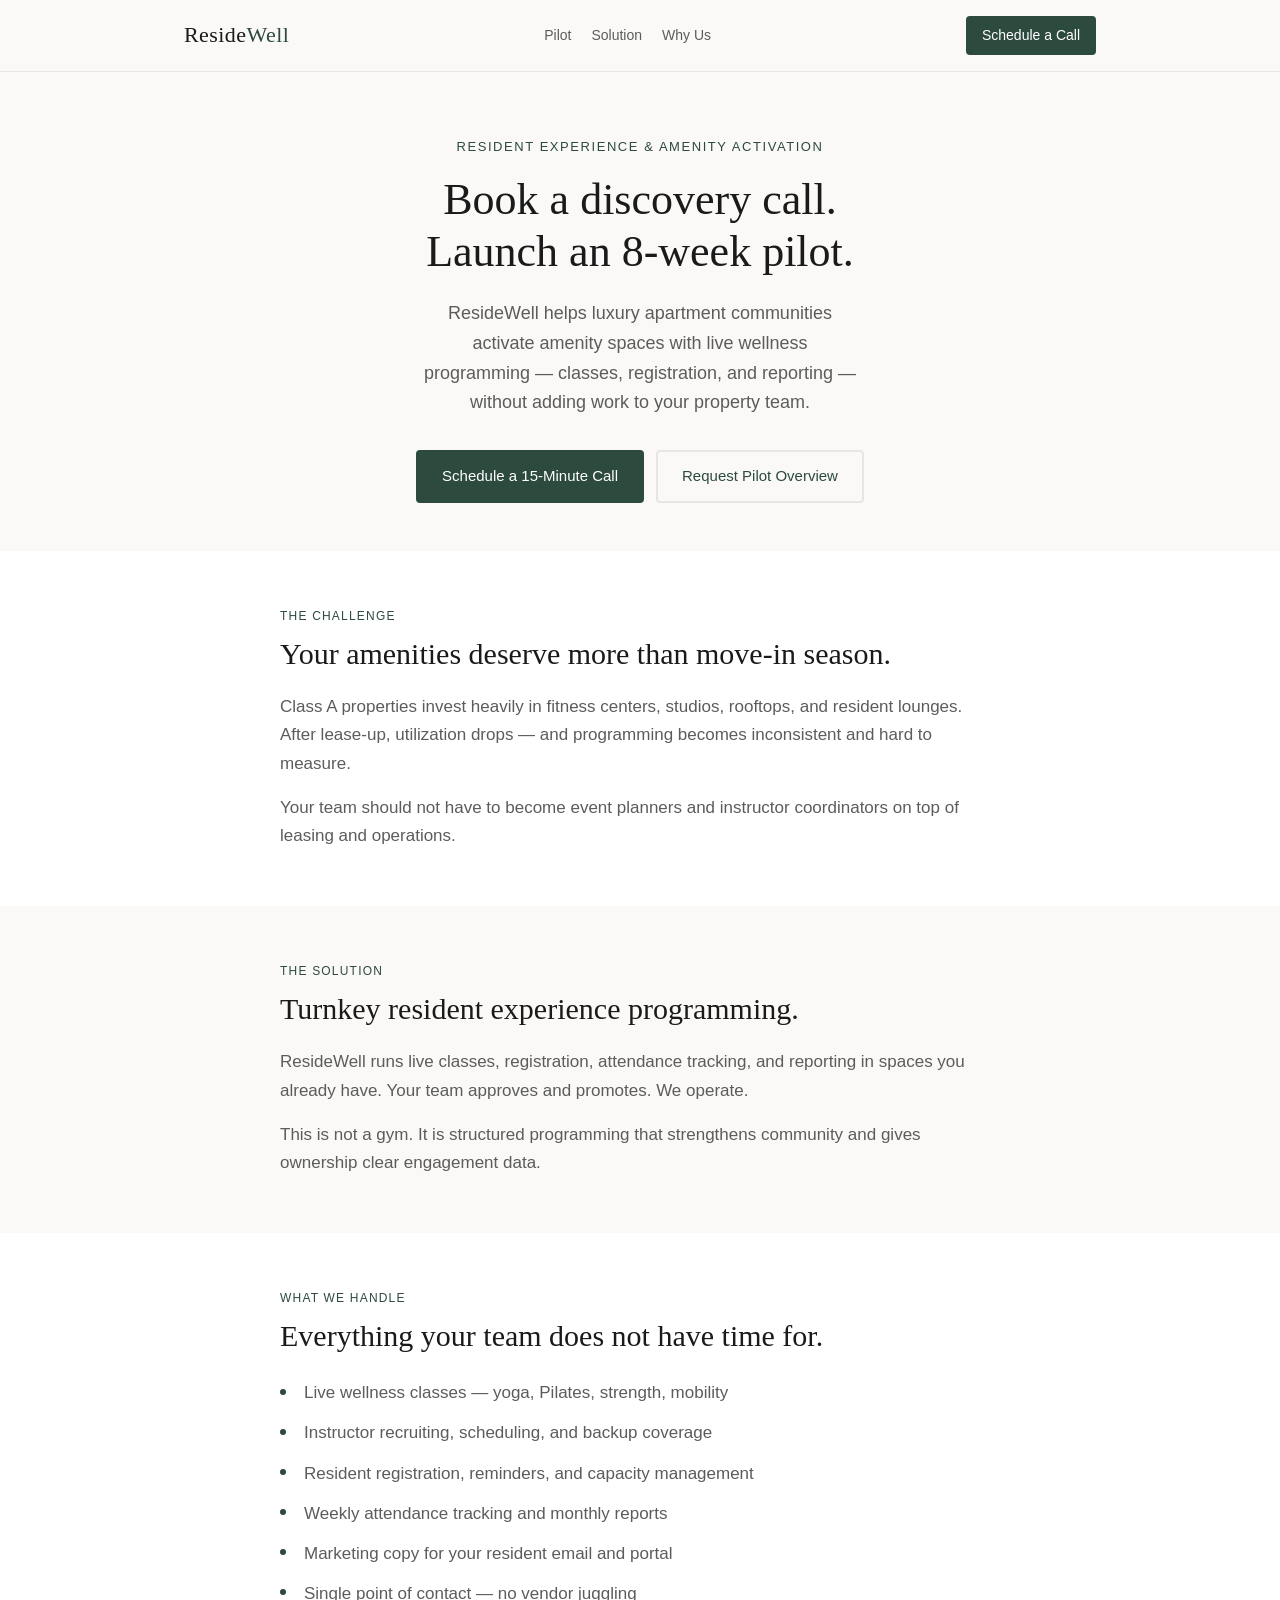
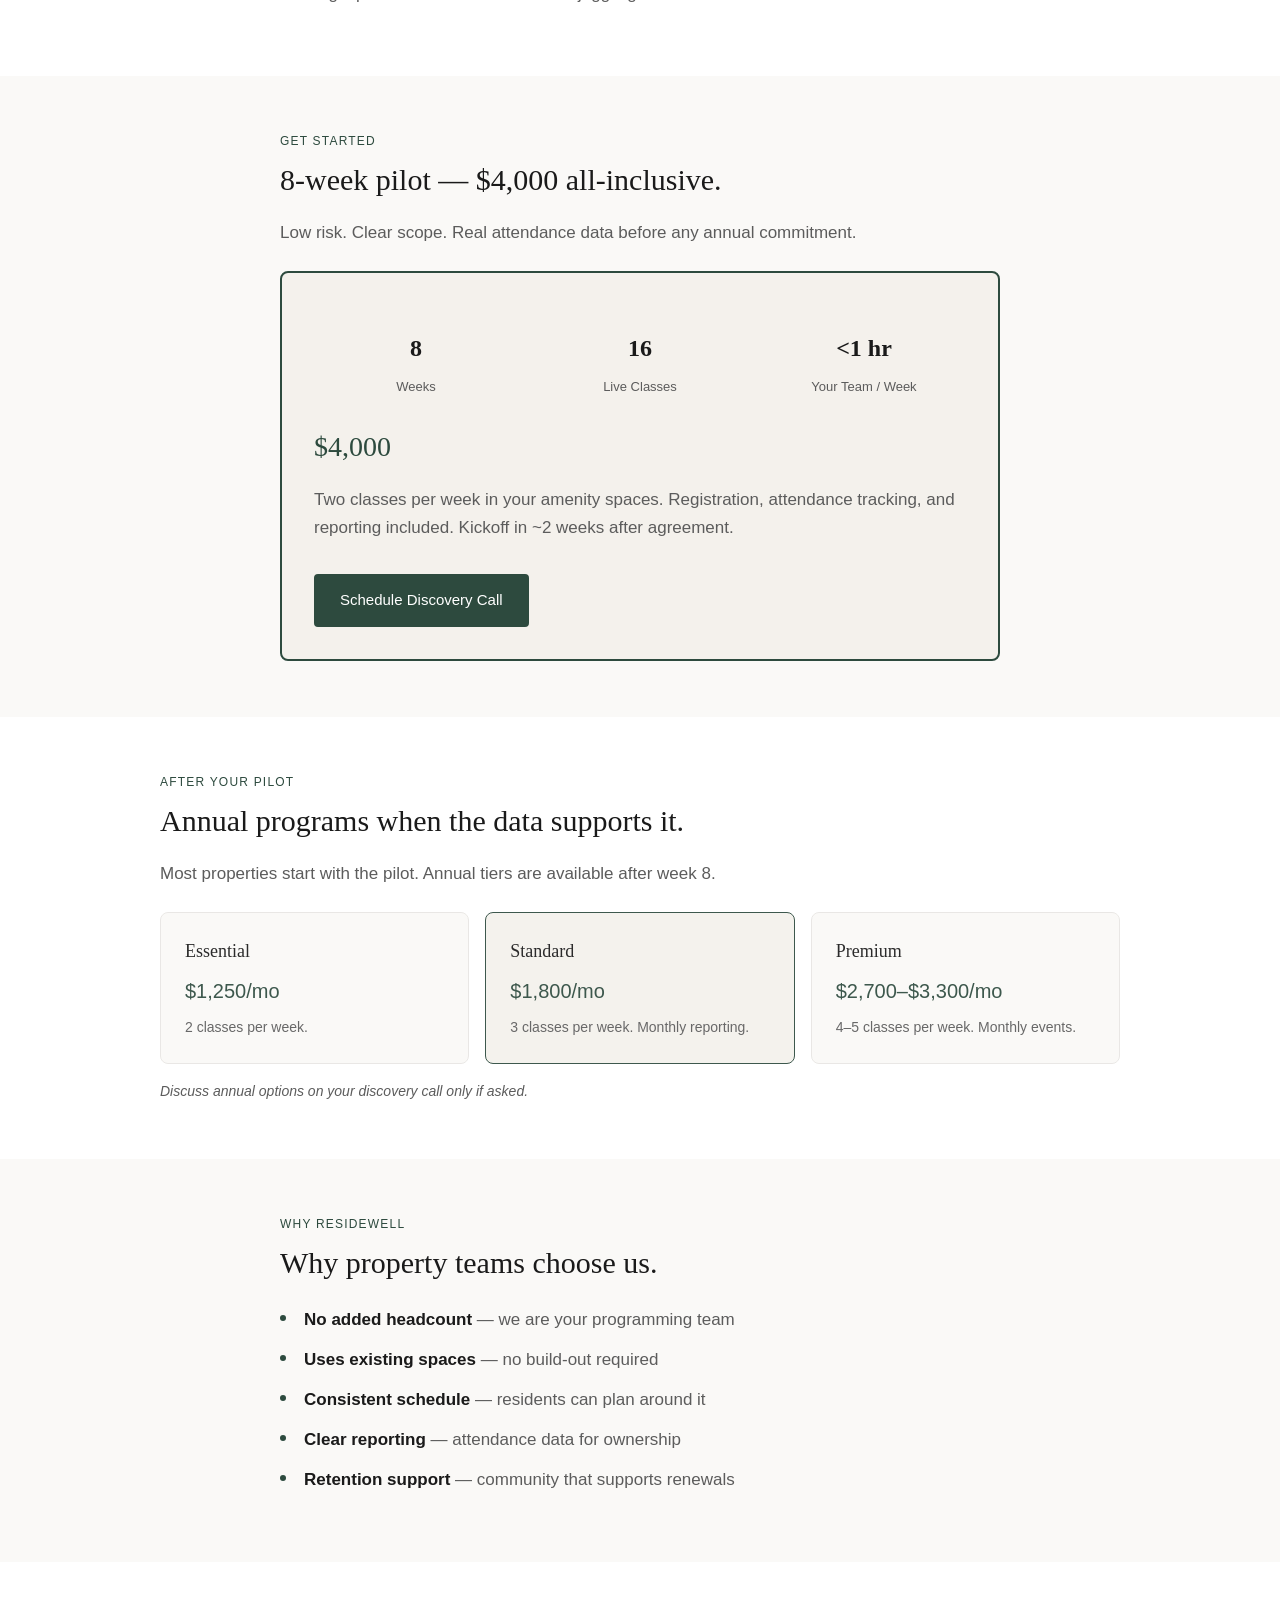
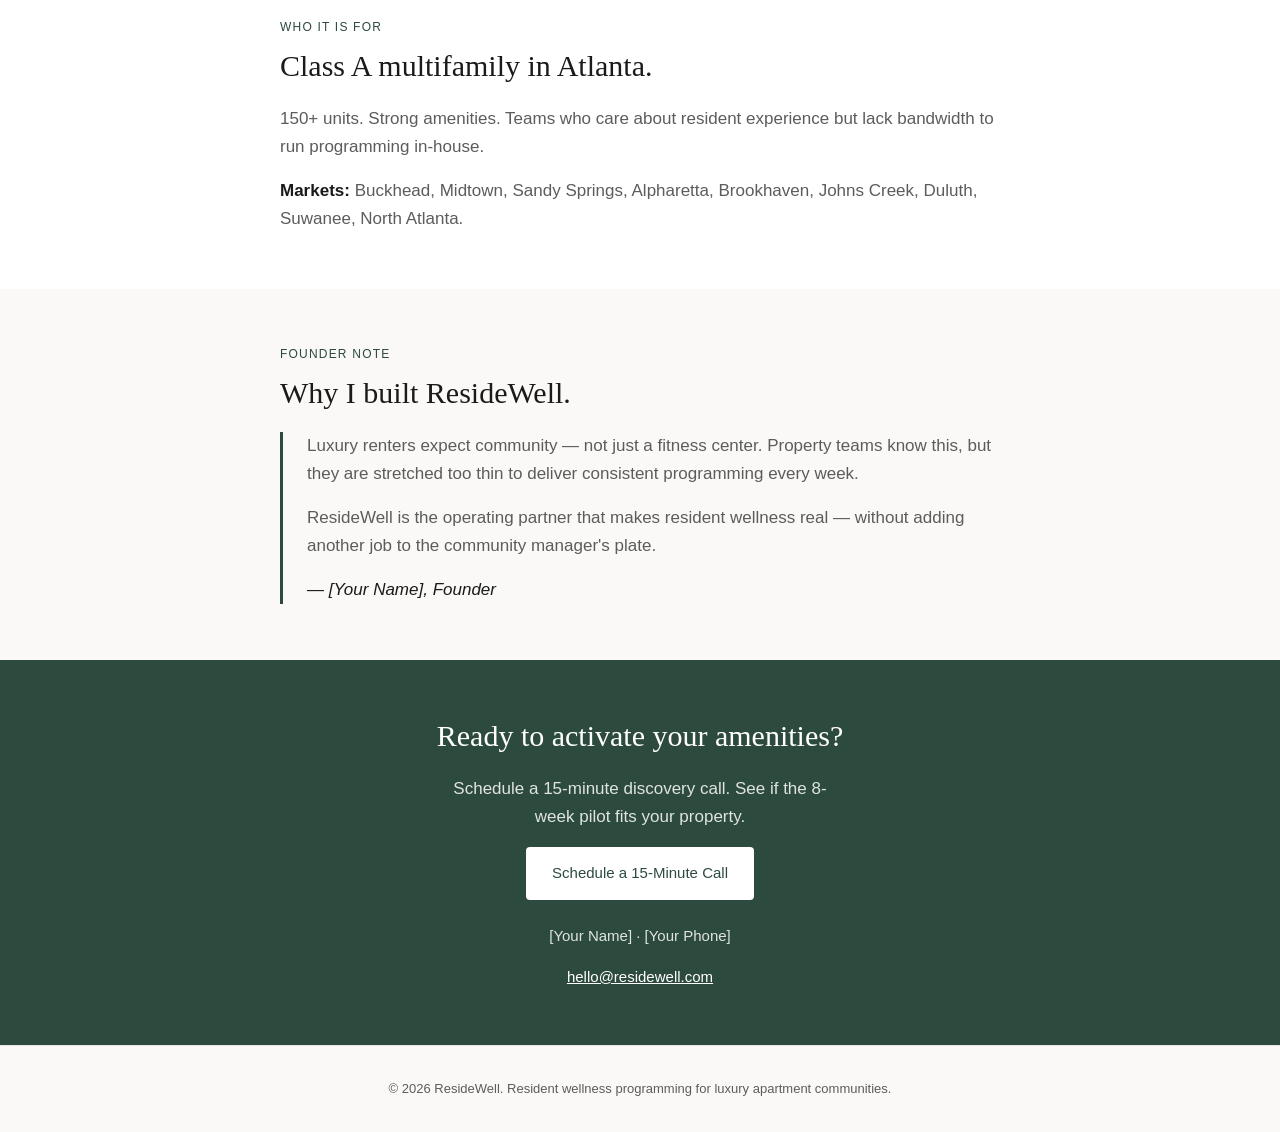
==== residewell-launch/website/index.html @ 3c241f10 "Optimize project for Cursor extensions (Prettier, Rainbow CSV, Live Preview) - Add .vscode/settings." ====
<!doctype html>
<html lang="en">
  <head>
    <meta charset="UTF-8" />
    <meta name="viewport" content="width=device-width, initial-scale=1.0" />
    <meta
      name="description"
      content="ResideWell helps luxury apartment communities activate amenity spaces with live wellness classes, resident events, and reporting. 8-week pilot available. Atlanta metro."
    />
    <title>ResideWell | Resident Wellness Programming for Luxury Apartments</title>
    <link rel="stylesheet" href="./styles.css" />
  </head>
  <body>
    <header class="site-header">
      <div class="header-inner">
        <a href="#" class="logo">Reside<span>Well</span></a>
        <nav class="site-nav" aria-label="Main">
          <a href="#pilot">Pilot</a>
          <a href="#solution">Solution</a>
          <a href="#why">Why Us</a>
        </nav>
        <div class="header-actions">
          <a href="#contact" class="nav-cta">Schedule a Call</a>
        </div>
      </div>
    </header>

    <main>
      <section class="hero">
        <p class="hero-eyebrow">Resident Experience &amp; Amenity Activation</p>
        <h1>Book a discovery call. Launch an 8-week pilot.</h1>
        <p class="hero-sub">
          ResideWell helps luxury apartment communities activate amenity spaces with
          live wellness programming — classes, registration, and reporting — without
          adding work to your property team.
        </p>
        <div class="cta-group">
          <a href="#contact" class="btn btn-primary">Schedule a 15-Minute Call</a>
          <a
            href="mailto:hello@residewell.com?subject=Pilot%20Overview%20Request"
            class="btn btn-secondary"
            >Request Pilot Overview</a
          >
        </div>
      </section>

      <section id="problem">
        <div class="section-inner">
          <p class="section-label">The Challenge</p>
          <h2>Your amenities deserve more than move-in season.</h2>
          <p>
            Class A properties invest heavily in fitness centers, studios, rooftops, and
            resident lounges. After lease-up, utilization drops — and programming
            becomes inconsistent and hard to measure.
          </p>
          <p>
            Your team should not have to become event planners and instructor
            coordinators on top of leasing and operations.
          </p>
        </div>
      </section>

      <section id="solution">
        <div class="section-inner">
          <p class="section-label">The Solution</p>
          <h2>Turnkey resident experience programming.</h2>
          <p>
            ResideWell runs live classes, registration, attendance tracking, and
            reporting in spaces you already have. Your team approves and promotes. We
            operate.
          </p>
          <p>
            This is not a gym. It is structured programming that strengthens community
            and gives ownership clear engagement data.
          </p>
        </div>
      </section>

      <section id="services">
        <div class="section-inner">
          <p class="section-label">What We Handle</p>
          <h2>Everything your team does not have time for.</h2>
          <ul class="feature-list">
            <li>Live wellness classes — yoga, Pilates, strength, mobility</li>
            <li>Instructor recruiting, scheduling, and backup coverage</li>
            <li>Resident registration, reminders, and capacity management</li>
            <li>Weekly attendance tracking and monthly reports</li>
            <li>Marketing copy for your resident email and portal</li>
            <li>Single point of contact — no vendor juggling</li>
          </ul>
        </div>
      </section>

      <section id="pilot">
        <div class="section-inner">
          <p class="section-label">Get Started</p>
          <h2>8-week pilot — $4,000 all-inclusive.</h2>
          <p>
            Low risk. Clear scope. Real attendance data before any annual commitment.
          </p>
          <div class="pilot-card">
            <div class="pilot-grid">
              <div class="pilot-stat">
                <strong>8</strong>
                <span>Weeks</span>
              </div>
              <div class="pilot-stat">
                <strong>16</strong>
                <span>Live Classes</span>
              </div>
              <div class="pilot-stat">
                <strong>&lt;1 hr</strong>
                <span>Your Team / Week</span>
              </div>
            </div>
            <p class="pilot-price">$4,000</p>
            <p>
              Two classes per week in your amenity spaces. Registration, attendance
              tracking, and reporting included. Kickoff in ~2 weeks after agreement.
            </p>
            <a href="#contact" class="btn btn-primary btn-spaced"
              >Schedule Discovery Call</a
            >
          </div>
        </div>
      </section>

      <section id="annual">
        <div class="section-inner wide">
          <p class="section-label">After Your Pilot</p>
          <h2>Annual programs when the data supports it.</h2>
          <p>
            Most properties start with the pilot. Annual tiers are available after week
            8.
          </p>
          <div class="tier-grid">
            <div class="tier">
              <h3>Essential</h3>
              <p class="price">$1,250/mo</p>
              <p>2 classes per week.</p>
            </div>
            <div class="tier featured">
              <h3>Standard</h3>
              <p class="price">$1,800/mo</p>
              <p>3 classes per week. Monthly reporting.</p>
            </div>
            <div class="tier">
              <h3>Premium</h3>
              <p class="price">$2,700–$3,300/mo</p>
              <p>4–5 classes per week. Monthly events.</p>
            </div>
          </div>
          <p class="section-note">
            Discuss annual options on your discovery call only if asked.
          </p>
        </div>
      </section>

      <section id="why">
        <div class="section-inner">
          <p class="section-label">Why ResideWell</p>
          <h2>Why property teams choose us.</h2>
          <ul class="feature-list">
            <li><strong>No added headcount</strong> — we are your programming team</li>
            <li><strong>Uses existing spaces</strong> — no build-out required</li>
            <li><strong>Consistent schedule</strong> — residents can plan around it</li>
            <li><strong>Clear reporting</strong> — attendance data for ownership</li>
            <li>
              <strong>Retention support</strong> — community that supports renewals
            </li>
          </ul>
        </div>
      </section>

      <section id="audience">
        <div class="section-inner">
          <p class="section-label">Who It Is For</p>
          <h2>Class A multifamily in Atlanta.</h2>
          <p>
            150+ units. Strong amenities. Teams who care about resident experience but
            lack bandwidth to run programming in-house.
          </p>
          <p>
            <strong class="text-emphasis">Markets:</strong> Buckhead, Midtown, Sandy
            Springs, Alpharetta, Brookhaven, Johns Creek, Duluth, Suwanee, North
            Atlanta.
          </p>
        </div>
      </section>

      <section id="founder">
        <div class="section-inner">
          <p class="section-label">Founder Note</p>
          <h2>Why I built ResideWell.</h2>
          <div class="founder-note">
            <p>
              Luxury renters expect community — not just a fitness center. Property
              teams know this, but they are stretched too thin to deliver consistent
              programming every week.
            </p>
            <p>
              ResideWell is the operating partner that makes resident wellness real —
              without adding another job to the community manager's plate.
            </p>
            <p class="signature">— [Your Name], Founder</p>
          </div>
        </div>
      </section>

      <section id="contact" class="cta-section">
        <div class="section-inner">
          <h2>Ready to activate your amenities?</h2>
          <p>
            Schedule a 15-minute discovery call. See if the 8-week pilot fits your
            property.
          </p>
          <a
            href="mailto:hello@residewell.com?subject=15-Minute%20Discovery%20Call"
            class="btn btn-primary"
            >Schedule a 15-Minute Call</a
          >
          <div class="contact-info">
            <p>[Your Name] · [Your Phone]</p>
            <p><a href="mailto:hello@residewell.com">hello@residewell.com</a></p>
          </div>
        </div>
      </section>
    </main>

    <footer class="site-footer">
      <p>
        &copy; 2026 ResideWell. Resident wellness programming for luxury apartment
        communities.
      </p>
    </footer>
  </body>
</html>
---- residewell-launch/website/styles.css ----
/* ResideWell — minimal premium landing page */

:root {
  --color-bg: #faf9f7;
  --color-surface: #ffffff;
  --color-text: #1a1a1a;
  --color-text-muted: #5c5c5c;
  --color-accent: #2d4a3e;
  --color-accent-light: #3d6b58;
  --color-border: #e8e6e3;
  --color-highlight: #f4f1ec;
  --font-serif: "Georgia", "Times New Roman", serif;
  --font-sans:
    -apple-system, BlinkMacSystemFont, "Segoe UI", Roboto, "Helvetica Neue", Arial,
    sans-serif;
  --max-width: 720px;
  --max-width-wide: 960px;
}

*,
*::before,
*::after {
  box-sizing: border-box;
}

html {
  scroll-behavior: smooth;
}

body {
  margin: 0;
  font-family: var(--font-sans);
  font-size: 1.0625rem;
  line-height: 1.65;
  color: var(--color-text);
  background: var(--color-bg);
  -webkit-font-smoothing: antialiased;
}

/* Header */
.site-header {
  position: sticky;
  top: 0;
  z-index: 100;
  background: rgba(250, 249, 247, 0.92);
  backdrop-filter: blur(8px);
  border-bottom: 1px solid var(--color-border);
}

.header-inner {
  max-width: var(--max-width-wide);
  margin: 0 auto;
  padding: 1rem 1.5rem;
  display: flex;
  align-items: center;
  justify-content: space-between;
  gap: 1rem;
}

.logo {
  font-family: var(--font-serif);
  font-size: 1.375rem;
  font-weight: 400;
  letter-spacing: 0.02em;
  color: var(--color-text);
  text-decoration: none;
  flex-shrink: 0;
}

.logo span {
  color: var(--color-accent);
}

.site-nav {
  display: none;
  gap: 1.25rem;
  font-size: 0.875rem;
}

.site-nav a {
  color: var(--color-text-muted);
  text-decoration: none;
}

.site-nav a:hover {
  color: var(--color-accent);
}

.header-actions {
  display: flex;
  align-items: center;
  gap: 0.75rem;
}

.nav-cta {
  font-size: 0.875rem;
  font-weight: 500;
  color: var(--color-surface);
  background: var(--color-accent);
  padding: 0.5rem 1rem;
  border-radius: 4px;
  text-decoration: none;
  transition: background 0.2s;
  white-space: nowrap;
}

.nav-cta:hover {
  background: var(--color-accent-light);
}

/* Hero */
.hero {
  max-width: var(--max-width-wide);
  margin: 0 auto;
  padding: 4rem 1.5rem 3rem;
  text-align: center;
}

.hero-eyebrow {
  font-size: 0.8125rem;
  font-weight: 500;
  letter-spacing: 0.12em;
  text-transform: uppercase;
  color: var(--color-accent);
  margin-bottom: 1rem;
}

.hero h1 {
  font-family: var(--font-serif);
  font-size: clamp(2rem, 5vw, 2.75rem);
  font-weight: 400;
  line-height: 1.2;
  margin: 0 0 1.25rem;
  max-width: 20ch;
  margin-left: auto;
  margin-right: auto;
}

.hero-sub {
  font-size: 1.125rem;
  color: var(--color-text-muted);
  max-width: 44ch;
  margin: 0 auto 2rem;
}

.cta-group {
  display: flex;
  flex-wrap: wrap;
  gap: 0.75rem;
  justify-content: center;
}

.btn {
  display: inline-block;
  font-size: 0.9375rem;
  font-weight: 500;
  padding: 0.75rem 1.5rem;
  border-radius: 4px;
  text-decoration: none;
  transition: all 0.2s;
}

.btn-primary {
  color: var(--color-surface);
  background: var(--color-accent);
  border: 2px solid var(--color-accent);
}

.btn-primary:hover {
  background: var(--color-accent-light);
  border-color: var(--color-accent-light);
}

.btn-secondary {
  color: var(--color-accent);
  background: transparent;
  border: 2px solid var(--color-border);
}

.btn-secondary:hover {
  border-color: var(--color-accent);
}

.btn-spaced {
  margin-top: 1rem;
}

/* Sections */
section {
  padding: 3.5rem 1.5rem;
}

section:nth-child(even) {
  background: var(--color-surface);
}

.section-inner {
  max-width: var(--max-width);
  margin: 0 auto;
}

.section-inner.wide {
  max-width: var(--max-width-wide);
}

.section-label {
  font-size: 0.75rem;
  font-weight: 500;
  letter-spacing: 0.1em;
  text-transform: uppercase;
  color: var(--color-accent);
  margin-bottom: 0.5rem;
}

h2 {
  font-family: var(--font-serif);
  font-size: clamp(1.5rem, 3vw, 1.875rem);
  font-weight: 400;
  line-height: 1.3;
  margin: 0 0 1.25rem;
}

h3 {
  font-family: var(--font-serif);
  font-weight: 400;
}

p {
  margin: 0 0 1rem;
  color: var(--color-text-muted);
}

p:last-child {
  margin-bottom: 0;
}

.text-emphasis {
  color: var(--color-text);
}

.section-note {
  font-size: 0.875rem;
  font-style: italic;
  margin-top: 1rem;
}

/* Feature list */
.feature-list {
  list-style: none;
  padding: 0;
  margin: 1.5rem 0 0;
}

.feature-list li {
  position: relative;
  padding-left: 1.5rem;
  margin-bottom: 0.75rem;
  color: var(--color-text-muted);
}

.feature-list li::before {
  content: "";
  position: absolute;
  left: 0;
  top: 0.55em;
  width: 6px;
  height: 6px;
  background: var(--color-accent);
  border-radius: 50%;
}

.feature-list strong {
  color: var(--color-text);
}

/* Pilot card */
.pilot-card {
  background: var(--color-highlight);
  border: 2px solid var(--color-accent);
  border-radius: 8px;
  padding: 2rem;
  margin-top: 1.5rem;
}

.pilot-grid {
  display: grid;
  grid-template-columns: repeat(auto-fit, minmax(140px, 1fr));
  gap: 1.25rem;
  margin: 1.5rem 0;
}

.pilot-stat {
  text-align: center;
}

.pilot-stat strong {
  display: block;
  font-family: var(--font-serif);
  font-size: 1.5rem;
  color: var(--color-text);
  margin-bottom: 0.25rem;
}

.pilot-stat span {
  font-size: 0.8125rem;
  color: var(--color-text-muted);
}

.pilot-price {
  font-family: var(--font-serif);
  font-size: 1.75rem;
  color: var(--color-accent);
  margin: 1rem 0;
}

/* Annual tiers — de-emphasized until post-pilot */
.tier-grid {
  display: grid;
  grid-template-columns: repeat(auto-fit, minmax(200px, 1fr));
  gap: 1rem;
  margin-top: 1.5rem;
  opacity: 0.92;
}

.tier {
  background: var(--color-bg);
  border: 1px solid var(--color-border);
  border-radius: 8px;
  padding: 1.5rem;
}

.tier.featured {
  border-color: var(--color-accent);
  background: var(--color-highlight);
}

.tier h3 {
  font-size: 1.125rem;
  margin: 0 0 0.5rem;
}

.tier .price {
  font-size: 1.25rem;
  color: var(--color-accent);
  margin-bottom: 0.5rem;
}

.tier p {
  font-size: 0.875rem;
  margin: 0;
}

/* Founder note */
.founder-note {
  border-left: 3px solid var(--color-accent);
  padding-left: 1.5rem;
  margin-top: 1rem;
}

.founder-note .signature {
  margin-top: 1rem;
  font-style: italic;
  color: var(--color-text);
}

/* Final CTA */
.cta-section {
  text-align: center;
  background: var(--color-accent) !important;
  color: var(--color-surface);
}

.cta-section h2 {
  color: var(--color-surface);
}

.cta-section p {
  color: rgba(255, 255, 255, 0.85);
  max-width: 40ch;
  margin-left: auto;
  margin-right: auto;
}

.cta-section .btn-primary {
  background: var(--color-surface);
  color: var(--color-accent);
  border-color: var(--color-surface);
}

.cta-section .btn-primary:hover {
  background: var(--color-highlight);
}

.contact-info {
  margin-top: 1.5rem;
  font-size: 0.9375rem;
  color: rgba(255, 255, 255, 0.75);
}

.contact-info a {
  color: var(--color-surface);
}

/* Footer */
.site-footer {
  text-align: center;
  padding: 2rem 1.5rem;
  font-size: 0.8125rem;
  color: var(--color-text-muted);
  border-top: 1px solid var(--color-border);
}

/* Responsive */
@media (min-width: 768px) {
  .site-nav {
    display: flex;
  }
}

@media (max-width: 600px) {
  .hero {
    padding-top: 2.5rem;
  }

  .cta-group {
    flex-direction: column;
    align-items: stretch;
  }

  .btn {
    text-align: center;
  }
}
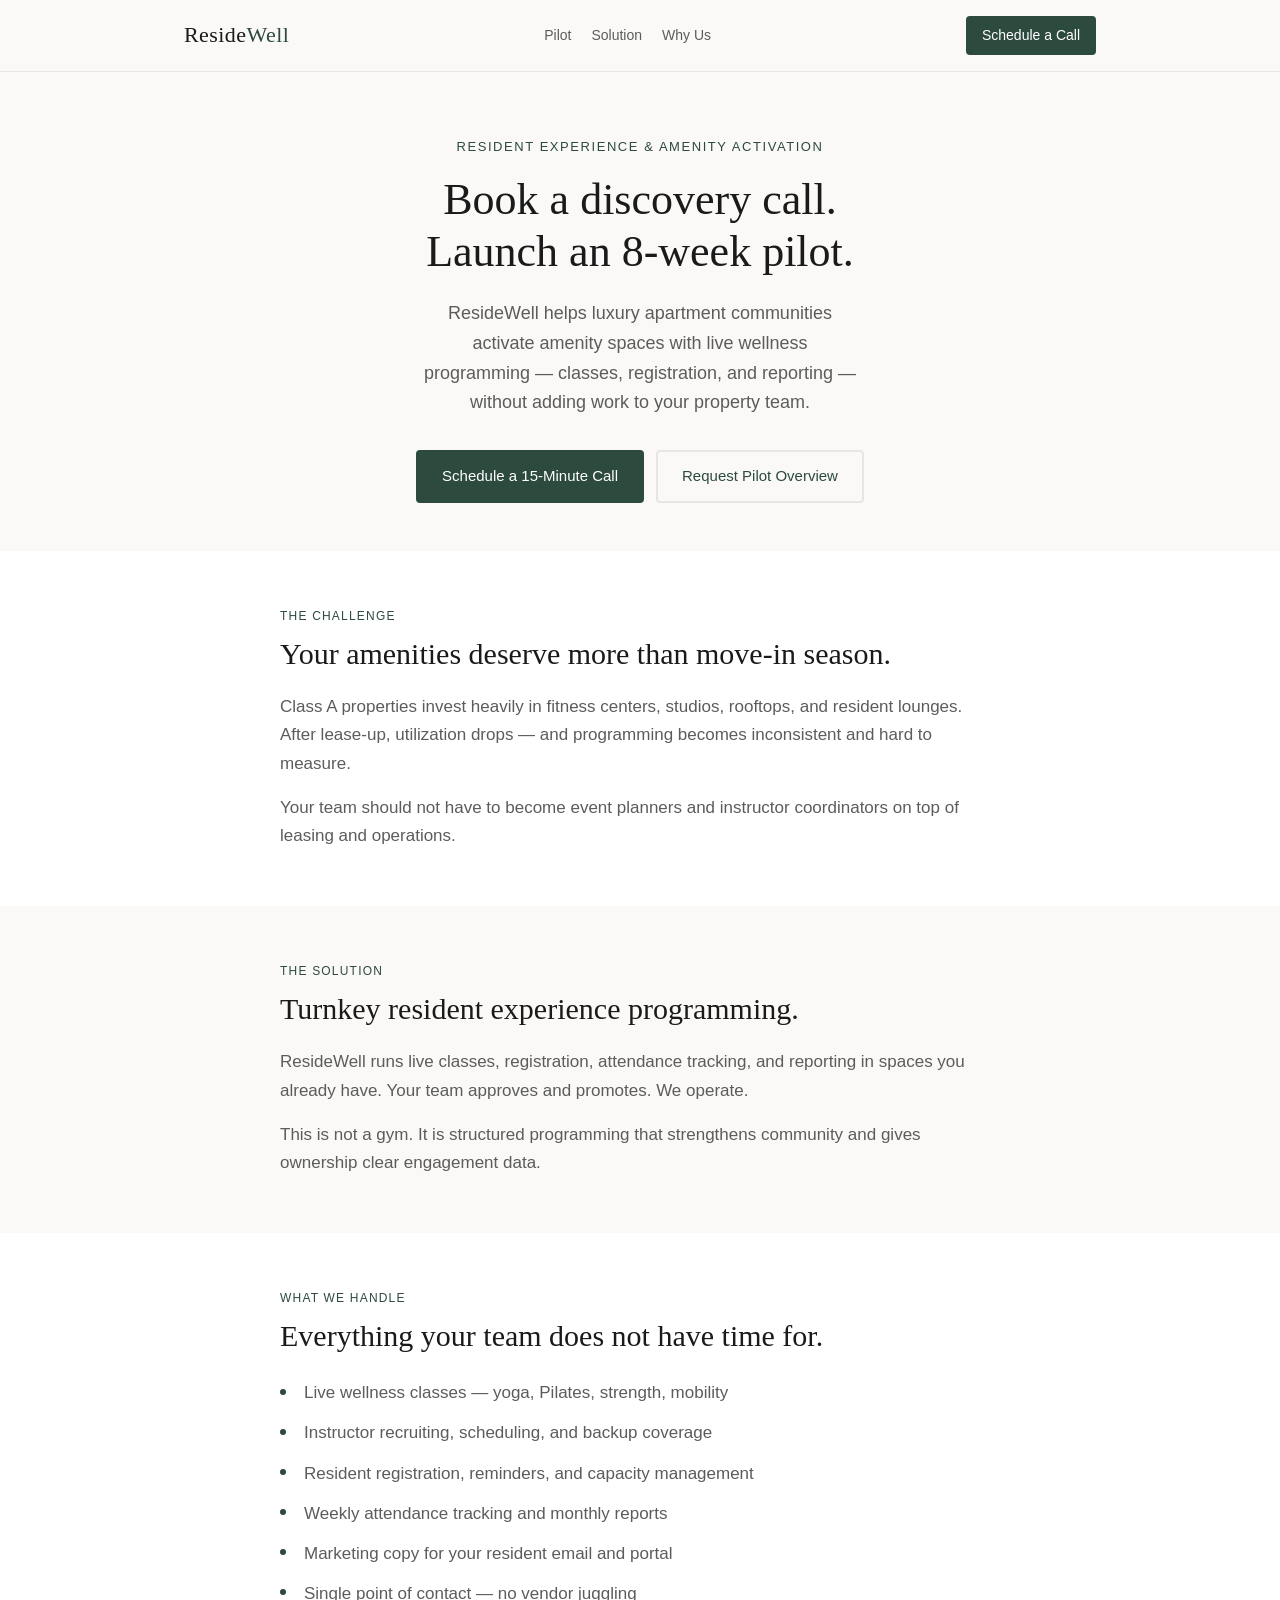
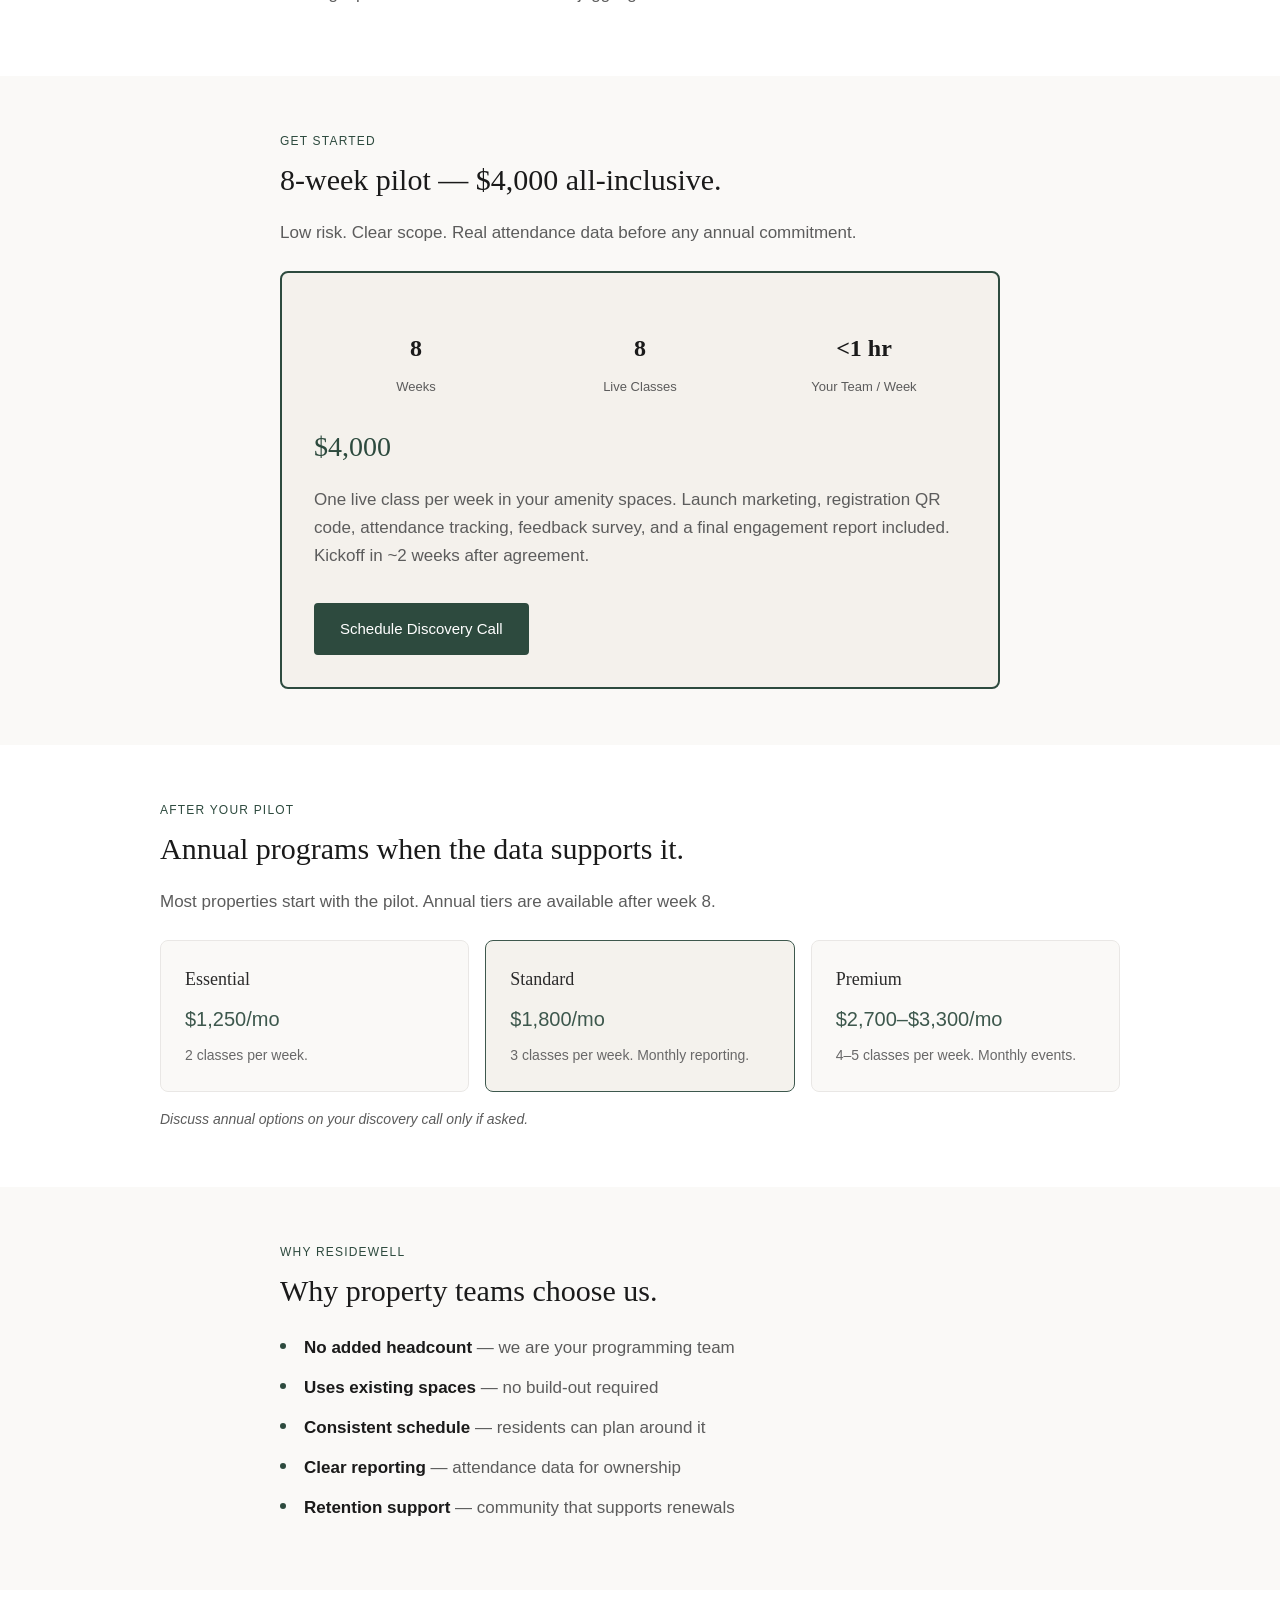
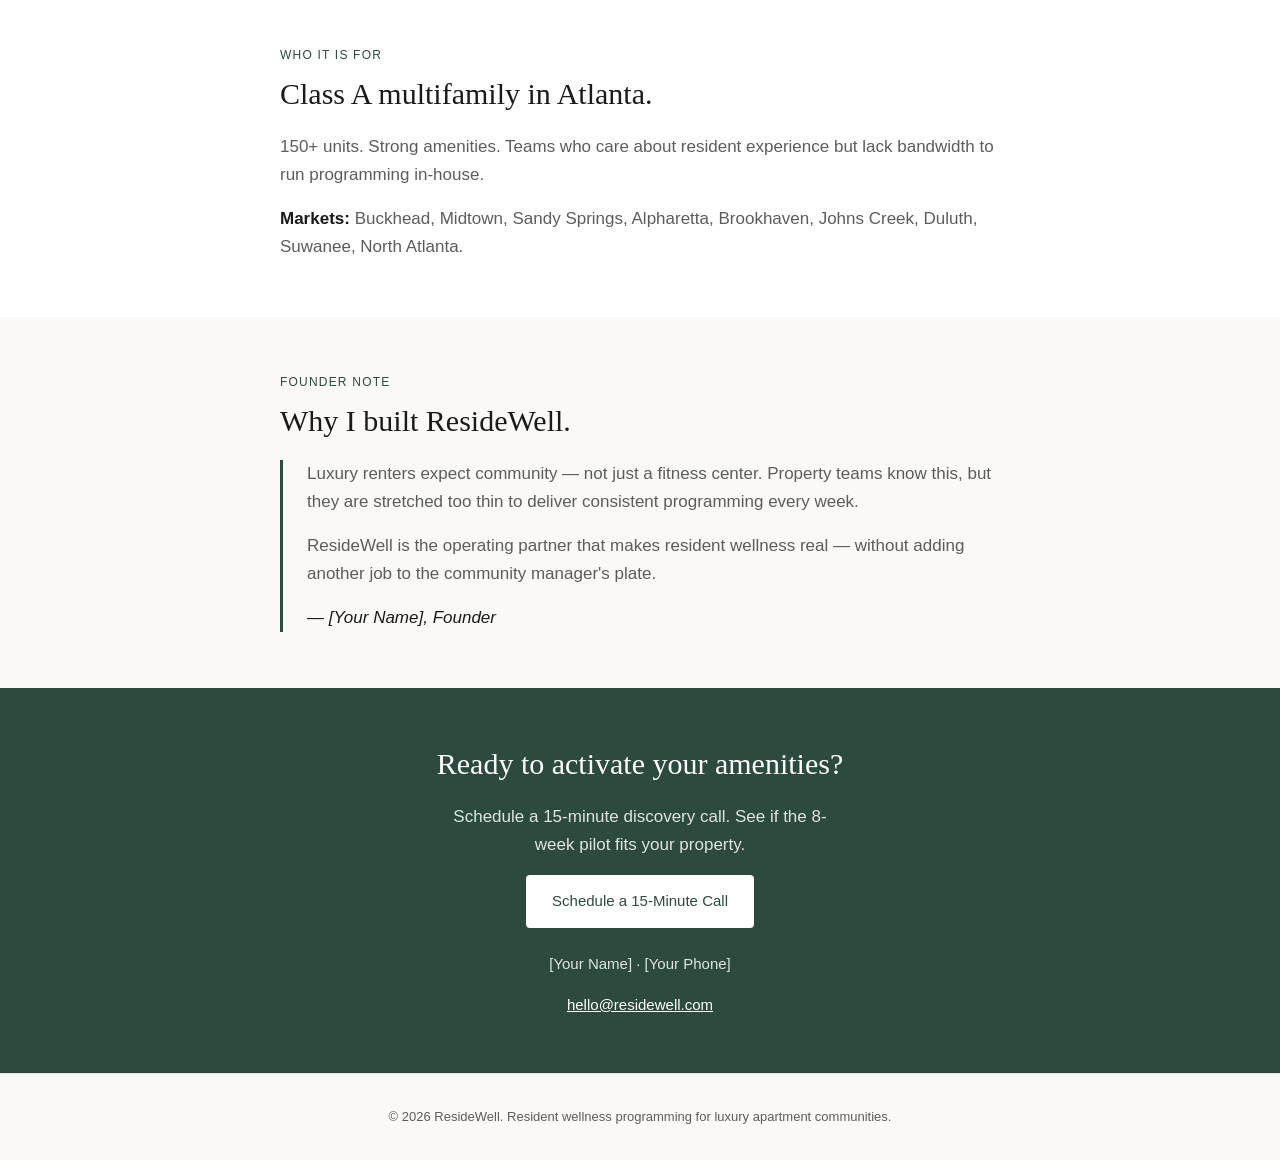
==== commit 8a6383e2: "Execute launch sprint: align all assets to ResideWell skills - Standardize pilot to 1 live class/wee" ====
--- a/residewell-launch/website/index.html
+++ b/residewell-launch/website/index.html
@@ -105,7 +105,7 @@
                 <span>Weeks</span>
               </div>
               <div class="pilot-stat">
-                <strong>16</strong>
+                <strong>8</strong>
                 <span>Live Classes</span>
               </div>
               <div class="pilot-stat">
@@ -115,8 +115,9 @@
             </div>
             <p class="pilot-price">$4,000</p>
             <p>
-              Two classes per week in your amenity spaces. Registration, attendance
-              tracking, and reporting included. Kickoff in ~2 weeks after agreement.
+              One live class per week in your amenity spaces. Launch marketing,
+              registration QR code, attendance tracking, feedback survey, and a final
+              engagement report included. Kickoff in ~2 weeks after agreement.
             </p>
             <a href="#contact" class="btn btn-primary btn-spaced"
               >Schedule Discovery Call</a
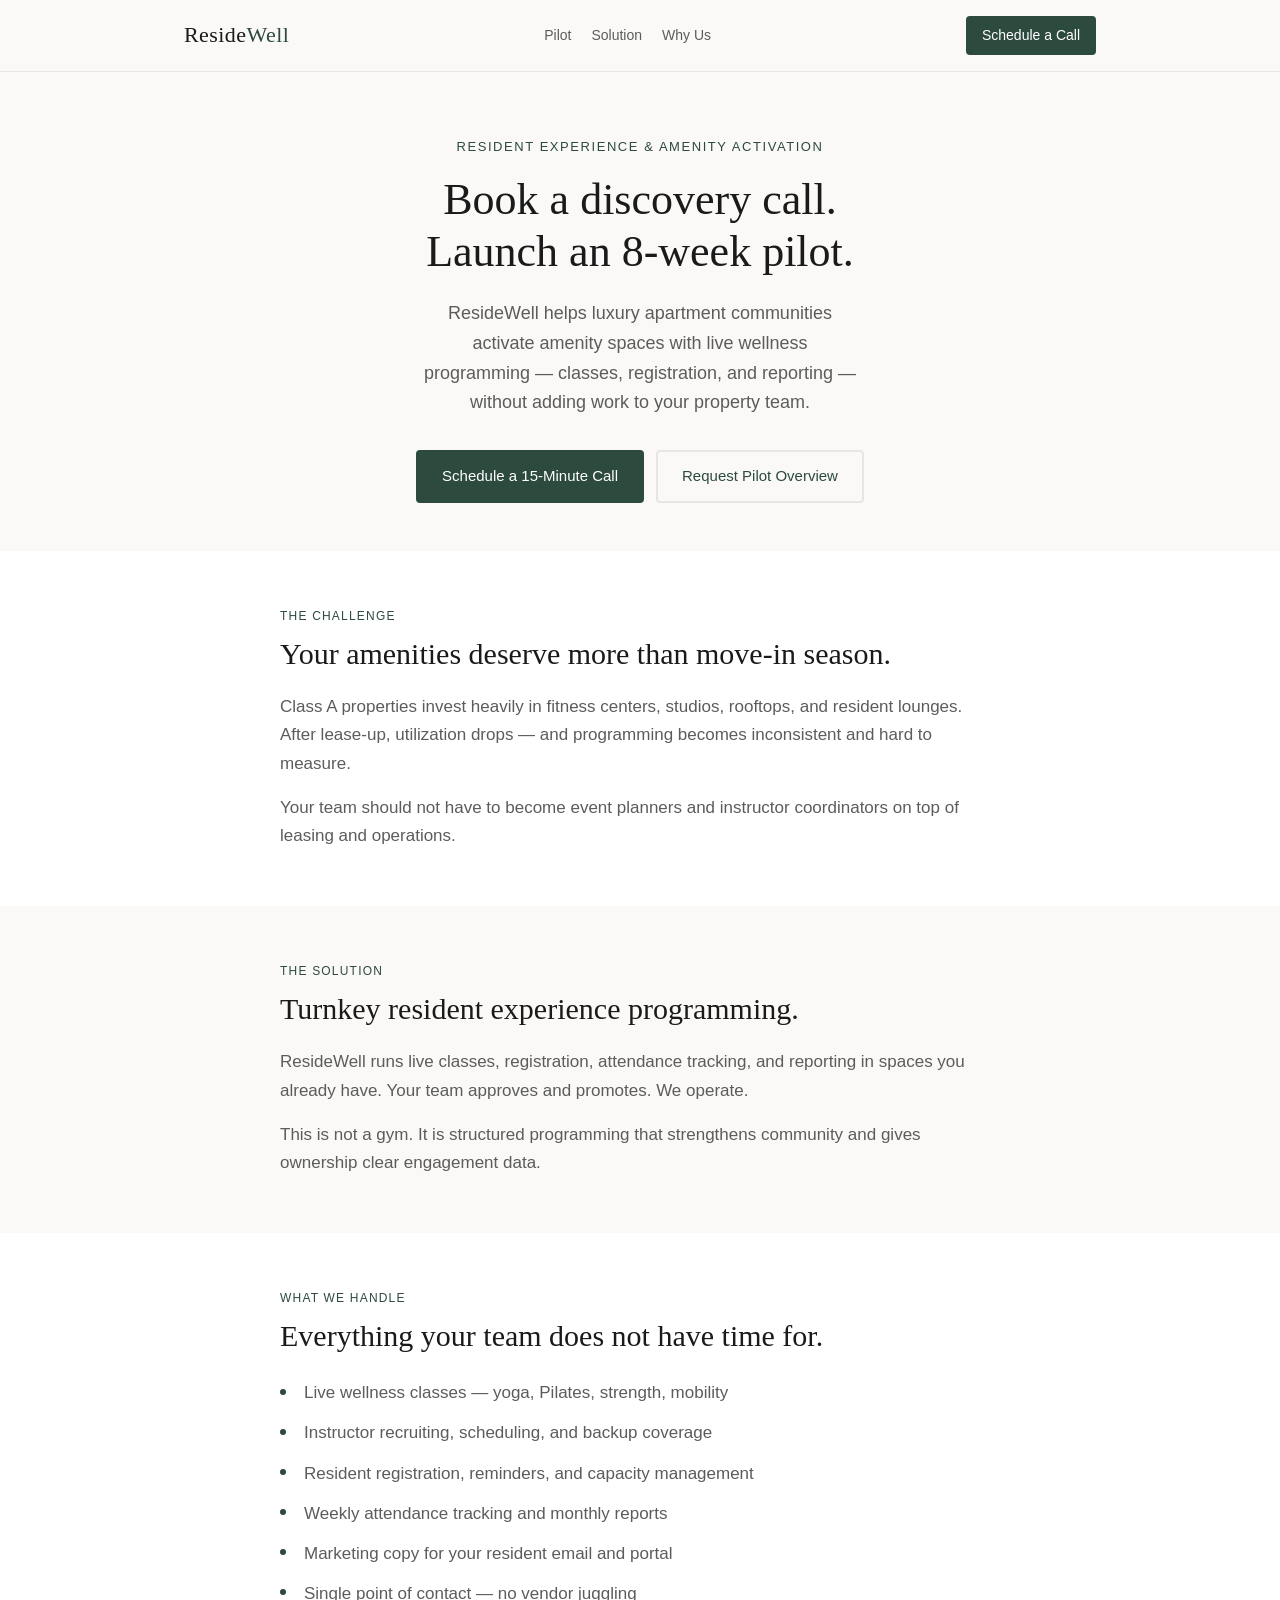
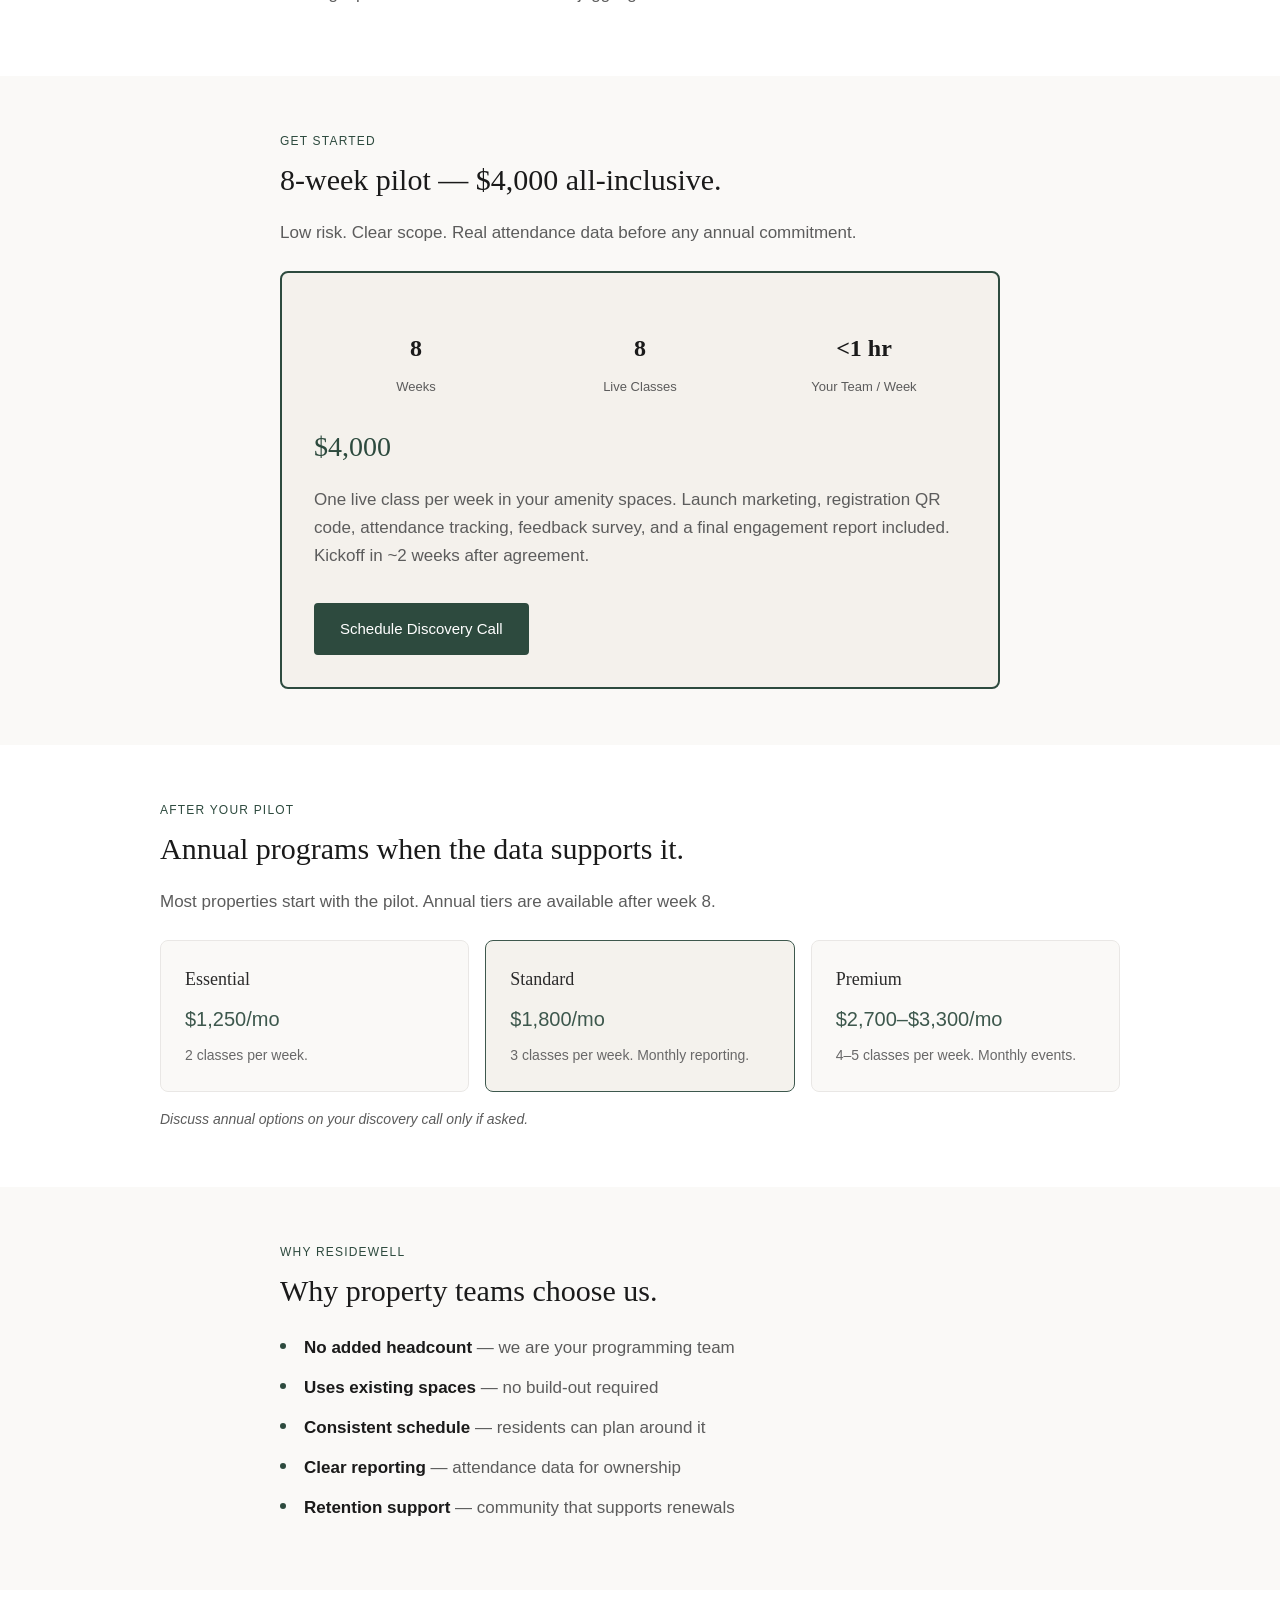
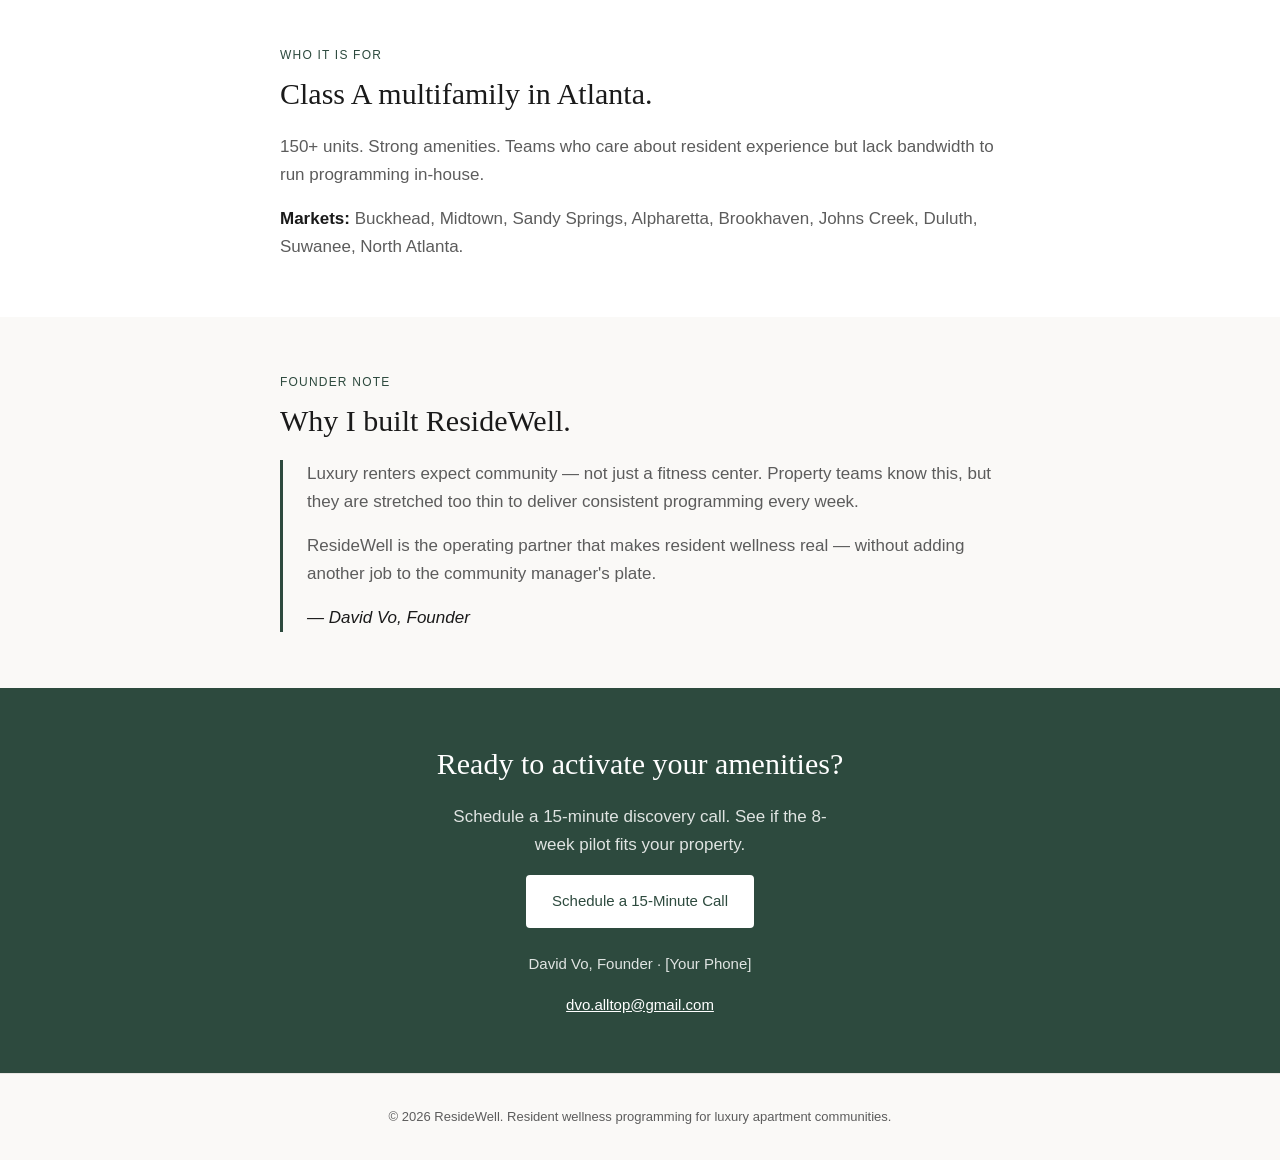
==== commit 808d6bab: "Personalize site and assets for David Vo; add founder setup guide - Landing page: David Vo founder n" ====
--- a/residewell-launch/website/index.html
+++ b/residewell-launch/website/index.html
@@ -20,7 +20,14 @@
           <a href="#why">Why Us</a>
         </nav>
         <div class="header-actions">
-          <a href="#contact" class="nav-cta">Schedule a Call</a>
+          <!-- TODO: After creating your Calendly account, replace this URL with your real link (see operations/founder-setup-guide.md) -->
+          <a
+            href="https://calendly.com/residewell/15min"
+            target="_blank"
+            rel="noopener"
+            class="nav-cta"
+            >Schedule a Call</a
+          >
         </div>
       </div>
     </header>
@@ -35,9 +42,17 @@
           adding work to your property team.
         </p>
         <div class="cta-group">
-          <a href="#contact" class="btn btn-primary">Schedule a 15-Minute Call</a>
-          <a
-            href="mailto:hello@residewell.com?subject=Pilot%20Overview%20Request"
+          <!-- TODO: Replace Calendly URL with your real link (operations/founder-setup-guide.md) -->
+          <a
+            href="https://calendly.com/residewell/15min"
+            target="_blank"
+            rel="noopener"
+            class="btn btn-primary"
+            >Schedule a 15-Minute Call</a
+          >
+          <!-- TODO: Swap to david@residewell.com once Google Workspace is live -->
+          <a
+            href="mailto:dvo.alltop@gmail.com?subject=Pilot%20Overview%20Request%20—%20ResideWell"
             class="btn btn-secondary"
             >Request Pilot Overview</a
           >
@@ -119,7 +134,12 @@
               registration QR code, attendance tracking, feedback survey, and a final
               engagement report included. Kickoff in ~2 weeks after agreement.
             </p>
-            <a href="#contact" class="btn btn-primary btn-spaced"
+            <!-- TODO: Replace Calendly URL with your real link -->
+            <a
+              href="https://calendly.com/residewell/15min"
+              target="_blank"
+              rel="noopener"
+              class="btn btn-primary btn-spaced"
               >Schedule Discovery Call</a
             >
           </div>
@@ -203,7 +223,7 @@
               ResideWell is the operating partner that makes resident wellness real —
               without adding another job to the community manager's plate.
             </p>
-            <p class="signature">— [Your Name], Founder</p>
+            <p class="signature">— David Vo, Founder</p>
           </div>
         </div>
       </section>
@@ -215,14 +235,18 @@
             Schedule a 15-minute discovery call. See if the 8-week pilot fits your
             property.
           </p>
-          <a
-            href="mailto:hello@residewell.com?subject=15-Minute%20Discovery%20Call"
+          <!-- TODO: Replace Calendly URL with your real link -->
+          <a
+            href="https://calendly.com/residewell/15min"
+            target="_blank"
+            rel="noopener"
             class="btn btn-primary"
             >Schedule a 15-Minute Call</a
           >
           <div class="contact-info">
-            <p>[Your Name] · [Your Phone]</p>
-            <p><a href="mailto:hello@residewell.com">hello@residewell.com</a></p>
+            <p>David Vo, Founder · [Your Phone]</p>
+            <!-- TODO: Swap both address instances to david@residewell.com once Google Workspace is live -->
+            <p><a href="mailto:dvo.alltop@gmail.com">dvo.alltop@gmail.com</a></p>
           </div>
         </div>
       </section>
